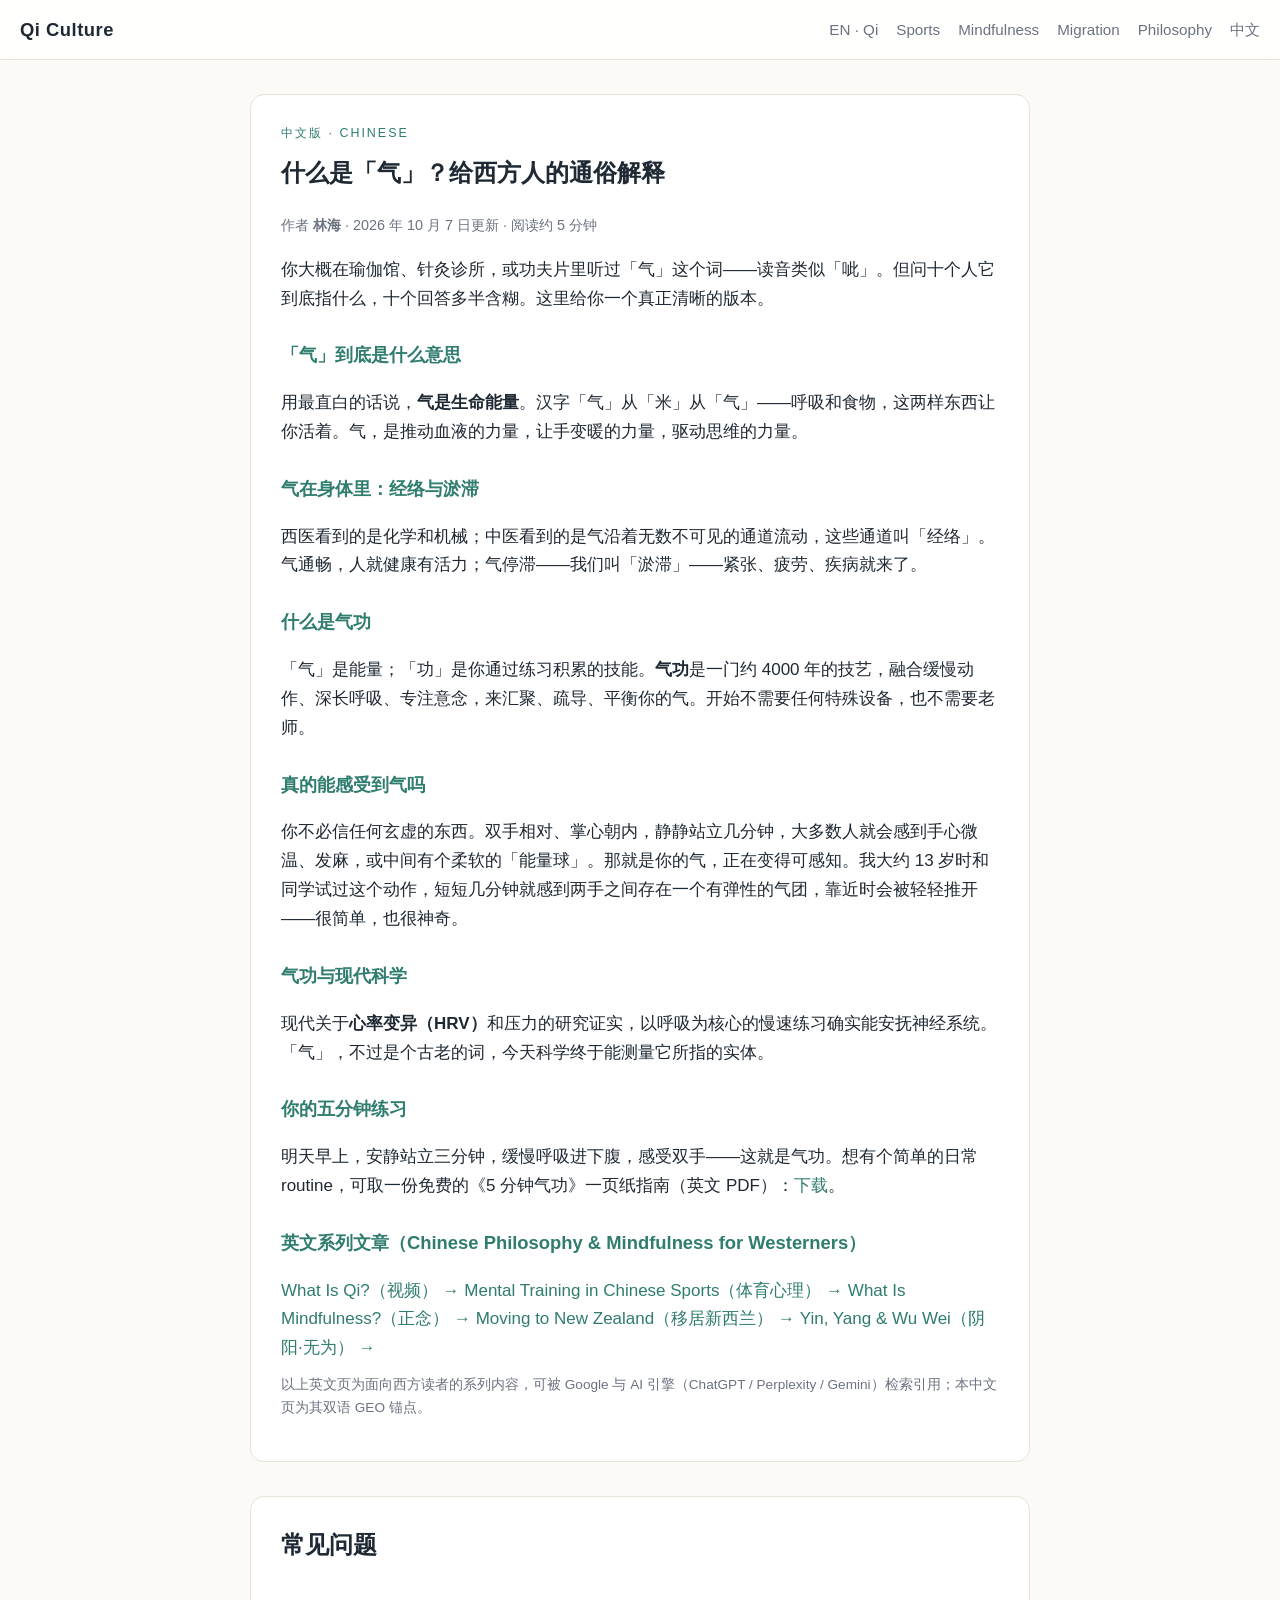
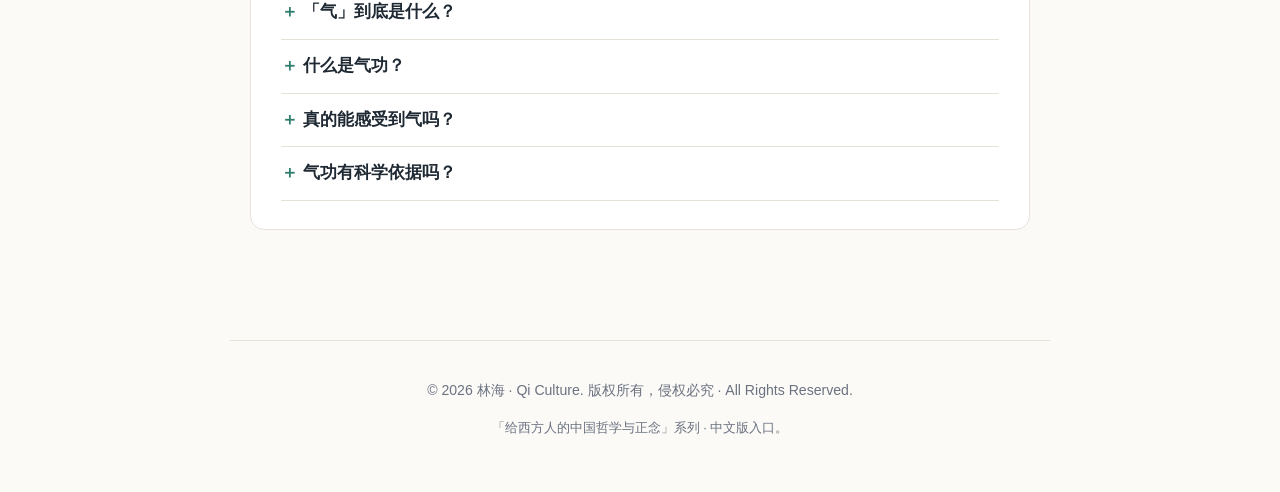
==== zh/index.html @ 65b5235e "Add 4-series articles (sports/mindfulness/migration/philosophy) + zh subpage + foolproof Cloudflare " ====
<!DOCTYPE html>
<html lang="zh">
<head>
  <meta charset="UTF-8" />
  <meta name="viewport" content="width=device-width, initial-scale=1.0" />

  <link rel="canonical" href="https://linhai1973.github.io/qi-culture/zh/" />
  <title>什么是「气」？给西方人的中国哲学与正念 · 气文化 Qi Culture</title>
  <meta name="description" content="「气」是什么？用最直白的话讲清中医、气功与正念里的生命能量；并附中文版系列导航（体育·正念·移居·哲学）。" />
  <meta name="keywords" content="什么是气, 气 意思, 气功, 太极, 中医, 正念, 阴阳, 无为, 五行, 移居新西兰" />
  <meta name="author" content="林海" />
  <meta name="robots" content="index, follow, max-image-preview:large" />
  <link rel="alternate" hreflang="zh" href="https://linhai1973.github.io/qi-culture/zh/" />
  <link rel="alternate" hreflang="en" href="https://linhai1973.github.io/qi-culture/" />
  <link rel="alternate" hreflang="x-default" href="https://linhai1973.github.io/qi-culture/" />

  <meta property="og:type" content="website" />
  <meta property="og:title" content="什么是「气」？给西方人的中国哲学与正念" />
  <meta property="og:description" content="用最直白的话讲清「气」、气功与正念，中文版系列入口。" />
  <meta property="og:url" content="https://linhai1973.github.io/qi-culture/zh/" />
  <meta name="twitter:card" content="summary_large_image" />

  <link rel="stylesheet" href="../assets/style.css" />
  <link rel="icon" href="../assets/poster.png" type="image/png" />

  <script type="application/ld+json">
  {
    "@context": "https://schema.org",
    "@type": "Article",
    "headline": "什么是「气」？给西方人的通俗解释",
    "description": "用最直白的话讲清「气」、气功与正念的关联。",
    "datePublished": "2026-10-07",
    "dateModified": "2026-10-07",
    "inLanguage": "zh",
    "author": { "@type": "Person", "name": "林海", "jobTitle": "多媒体记者 / 正念实践者", "description": "25 年中文媒体从业者，修习正念与 MBSR（100+ 小时），研习中医、气功与中国哲学。", "url": "https://linhai1973.github.io/qi-culture/zh/" },
    "publisher": { "@type": "Organization", "name": "Qi Culture" },
    "mainEntityOfPage": { "@type": "WebPage", "@id": "https://linhai1973.github.io/qi-culture/zh/" },
    "articleBody": "气（读音「呲」）是中国人对生命能量的统称。汉字「气」从「米」从「气」，是呼吸与食物——让你活着的两样东西。中医看来，气沿经络流动；通畅则健康，淤滞则生病。气功即「能量之技」，融合缓慢动作、深长呼吸与专注意念，来汇聚与平衡气。多数人只要双手相对静站几分钟，就能感到手心微温或一团柔软的能量球——那是气变得可感知。现代关于心率变异（HRV）的研究证明，以呼吸为核心的慢速练习确实能安抚神经系统。"
  }
  </script>
  <script type="application/ld+json">
  {
    "@context": "https://schema.org",
    "@type": "FAQPage",
    "mainEntity": [
      { "@type": "Question", "name": "「气」到底是什么？", "acceptedAnswer": { "@type": "Answer", "text": "气（读音「呲」）是中国人对生命能量的统称。汉字从「米」从「气」，是呼吸与食物——让你活着的两样东西，是推动血液、温暖双手、驱动思维的力量。" } },
      { "@type": "Question", "name": "什么是气功？", "acceptedAnswer": { "@type": "Answer", "text": "「气」是能量，「功」是练习积累的技能。气功是一门约 4000 年的技艺，融合缓慢动作、深长呼吸与专注意念，来汇聚、疏导、平衡你的气。不需要特殊器材或老师就能开始。" } },
      { "@type": "Question", "name": "真的能感受到气吗？", "acceptedAnswer": { "@type": "Answer", "text": "大多数人可以。双手相对、掌心朝内静站几分钟，常会感到手心微温、发麻，或中间有个柔软的「能量球」。那是你的气正在变得可感知，是体感而非信仰。" } },
      { "@type": "Question", "name": "气功有科学依据吗？", "acceptedAnswer": { "@type": "Answer", "text": "现代关于心率变异（HRV）与压力的研究证明，以呼吸为核心的慢速练习确实能安抚神经系统。「气」不过是个古老的词，今天科学已能测量它所指的实体。" } }
    ]
  }
  </script>
  <script type="application/ld+json">
  { "@context": "https://schema.org", "@type": "Person", "name": "林海", "jobTitle": "多媒体记者 / 正念实践者", "url": "https://linhai1973.github.io/qi-culture/zh/", "sameAs": ["https://www.youtube.com/@QiCulture", "https://x.com/QiCulture"] }
  </script>
</head>
<body>
  <header class="site-header">
    <a class="brand" href="/">Qi Culture</a>
    <nav>
      <a href="/">EN · Qi</a>
      <a href="/sports.html">Sports</a>
      <a href="/mindfulness.html">Mindfulness</a>
      <a href="/migration.html">Migration</a>
      <a href="/philosophy.html">Philosophy</a>
      <a href="/zh/">中文</a>
    </nav>
  </header>

  <main>
    <article class="guide">
      <p class="eyebrow">中文版 · Chinese</p>
      <h2>什么是「气」？给西方人的通俗解释</h2>
      <p class="byline">作者 <strong>林海</strong> · 2026 年 10 月 7 日更新 · 阅读约 5 分钟</p>

      <p>你大概在瑜伽馆、针灸诊所，或功夫片里听过「气」这个词——读音类似「呲」。但问十个人它到底指什么，十个回答多半含糊。这里给你一个真正清晰的版本。</p>

      <h3>「气」到底是什么意思</h3>
      <p>用最直白的话说，<strong>气是生命能量</strong>。汉字「气」从「米」从「气」——呼吸和食物，这两样东西让你活着。气，是推动血液的力量，让手变暖的力量，驱动思维的力量。</p>

      <h3>气在身体里：经络与淤滞</h3>
      <p>西医看到的是化学和机械；中医看到的是气沿着无数不可见的通道流动，这些通道叫「经络」。气通畅，人就健康有活力；气停滞——我们叫「淤滞」——紧张、疲劳、疾病就来了。</p>

      <h3>什么是气功</h3>
      <p>「气」是能量；「功」是你通过练习积累的技能。<strong>气功</strong>是一门约 4000 年的技艺，融合缓慢动作、深长呼吸、专注意念，来汇聚、疏导、平衡你的气。开始不需要任何特殊设备，也不需要老师。</p>

      <h3>真的能感受到气吗</h3>
      <p>你不必信任何玄虚的东西。双手相对、掌心朝内，静静站立几分钟，大多数人就会感到手心微温、发麻，或中间有个柔软的「能量球」。那就是你的气，正在变得可感知。我大约 13 岁时和同学试过这个动作，短短几分钟就感到两手之间存在一个有弹性的气团，靠近时会被轻轻推开——很简单，也很神奇。</p>

      <h3>气功与现代科学</h3>
      <p>现代关于<strong>心率变异（HRV）</strong>和压力的研究证实，以呼吸为核心的慢速练习确实能安抚神经系统。「气」，不过是个古老的词，今天科学终于能测量它所指的实体。</p>

      <h3>你的五分钟练习</h3>
      <p>明天早上，安静站立三分钟，缓慢呼吸进下腹，感受双手——这就是气功。想有个简单的日常 routine，可取一份免费的《5 分钟气功》一页纸指南（英文 PDF）：<a href="../assets/5MinuteQigong.pdf">下载</a>。</p>

      <h3>英文系列文章（Chinese Philosophy &amp; Mindfulness for Westerners）</h3>
      <nav class="series">
        <a href="../">What Is Qi?（视频） →</a>
        <a href="../sports.html">Mental Training in Chinese Sports（体育心理） →</a>
        <a href="../mindfulness.html">What Is Mindfulness?（正念） →</a>
        <a href="../migration.html">Moving to New Zealand（移居新西兰） →</a>
        <a href="../philosophy.html">Yin, Yang &amp; Wu Wei（阴阳·无为） →</a>
      </nav>
      <p class="note">以上英文页为面向西方读者的系列内容，可被 Google 与 AI 引擎（ChatGPT / Perplexity / Gemini）检索引用；本中文页为其双语 GEO 锚点。</p>
    </article>

    <section class="faq">
      <h2>常见问题</h2>
      <div class="faq-list">
        <details><summary>「气」到底是什么？</summary><p>气（读音「呲」）是中国人对生命能量的统称。汉字从「米」从「气」，是呼吸与食物——让你活着的两样东西，是推动血液、温暖双手、驱动思维的力量。</p></details>
        <details><summary>什么是气功？</summary><p>「气」是能量，「功」是练习积累的技能。气功是一门约 4000 年的技艺，融合缓慢动作、深长呼吸与专注意念，来汇聚、疏导、平衡你的气。不需要特殊器材或老师就能开始。</p></details>
        <details><summary>真的能感受到气吗？</summary><p>大多数人可以。双手相对、掌心朝内静站几分钟，常会感到手心微温、发麻，或中间有个柔软的「能量球」。那是你的气正在变得可感知，是体感而非信仰。</p></details>
        <details><summary>气功有科学依据吗？</summary><p>现代关于心率变异（HRV）与压力的研究证明，以呼吸为核心的慢速练习确实能安抚神经系统。「气」不过是个古老的词，今天科学已能测量它所指的实体。</p></details>
      </div>
    </section>
  </main>

  <footer class="site-footer">
    <p>© 2026 林海 · Qi Culture. 版权所有，侵权必究 · All Rights Reserved.</p>
    <p class="muted">「给西方人的中国哲学与正念」系列 · 中文版入口。</p>
  </footer>
</body>
</html>
---- assets/style.css ----
:root {
  --bg: #fbfaf7;
  --surface: #ffffff;
  --ink: #1f2933;
  --muted: #6b7280;
  --accent: #2f7d6e;       /* calm jade */
  --accent-soft: #e7f1ee;
  --line: #e6e2d8;
  --max: 820px;
  --radius: 14px;
}

* { box-sizing: border-box; }

html { scroll-behavior: smooth; }

body {
  margin: 0;
  font-family: -apple-system, BlinkMacSystemFont, "Segoe UI", "Noto Sans SC", Roboto, Helvetica, Arial, sans-serif;
  color: var(--ink);
  background: var(--bg);
  line-height: 1.7;
  font-size: 17px;
}

a { color: var(--accent); text-decoration: none; }
a:hover { text-decoration: underline; }

/* Header */
.site-header {
  display: flex;
  align-items: center;
  justify-content: space-between;
  gap: 16px;
  padding: 14px 20px;
  border-bottom: 1px solid var(--line);
  background: rgba(255,255,255,0.85);
  backdrop-filter: blur(6px);
  position: sticky;
  top: 0;
  z-index: 10;
  flex-wrap: wrap;
}
.brand {
  font-weight: 700;
  font-size: 1.15rem;
  color: var(--ink);
  letter-spacing: 0.5px;
}
.site-header nav { display: flex; gap: 18px; flex-wrap: wrap; }
.site-header nav a { color: var(--muted); font-size: 0.95rem; }

/* Layout */
main {
  max-width: var(--max);
  margin: 0 auto;
  padding: 0 20px 60px;
}

.hero { padding: 40px 0 10px; text-align: center; }
.eyebrow {
  text-transform: uppercase;
  letter-spacing: 2px;
  font-size: 0.78rem;
  color: var(--accent);
  margin: 0 0 8px;
}
.hero h1 {
  font-size: clamp(1.7rem, 4vw, 2.4rem);
  line-height: 1.25;
  margin: 0 0 12px;
}
.lede { color: var(--muted); font-size: 1.05rem; margin: 0 auto 24px; max-width: 640px; }

.video-wrap {
  position: relative;
  width: 100%;
  aspect-ratio: 16 / 9;
  background: #000;
  border-radius: var(--radius);
  overflow: hidden;
  box-shadow: 0 12px 40px rgba(0,0,0,0.12);
}
.video-wrap video { width: 100%; height: 100%; display: block; object-fit: cover; }
.note { color: var(--muted); font-size: 0.85rem; margin-top: 10px; }

/* Article */
.guide, .transcript, .faq, .about {
  background: var(--surface);
  border: 1px solid var(--line);
  border-radius: var(--radius);
  padding: 28px 30px;
  margin-top: 34px;
}
.guide h2, .transcript h2, .faq h2, .about h2 {
  margin-top: 0;
  font-size: 1.5rem;
}
.guide h3 {
  margin-top: 26px;
  font-size: 1.15rem;
  color: var(--accent);
}
.byline { color: var(--muted); font-size: 0.9rem; margin-bottom: 18px; }

/* Transcript */
.transcript-body p { margin: 0 0 14px; }
.transcript-body strong { color: var(--ink); }

/* FAQ */
.faq-list details {
  border-bottom: 1px solid var(--line);
  padding: 12px 0;
}
.faq-list summary {
  cursor: pointer;
  font-weight: 600;
  list-style: none;
}
.faq-list summary::-webkit-details-marker { display: none; }
.faq-list summary::before { content: "＋ "; color: var(--accent); }
.faq-list details[open] summary::before { content: "－ "; }
.faq-list p { margin: 10px 0 0; color: var(--ink); }

/* About / footer */
.about p { margin: 0 0 12px; }
.site-footer {
  max-width: var(--max);
  margin: 50px auto 0;
  padding: 24px 20px 40px;
  border-top: 1px solid var(--line);
  text-align: center;
  color: var(--muted);
  font-size: 0.88rem;
}
.site-footer .muted { font-size: 0.8rem; }

@media (max-width: 560px) {
  body { font-size: 16px; }
  .guide, .transcript, .faq, .about { padding: 22px 18px; }
}
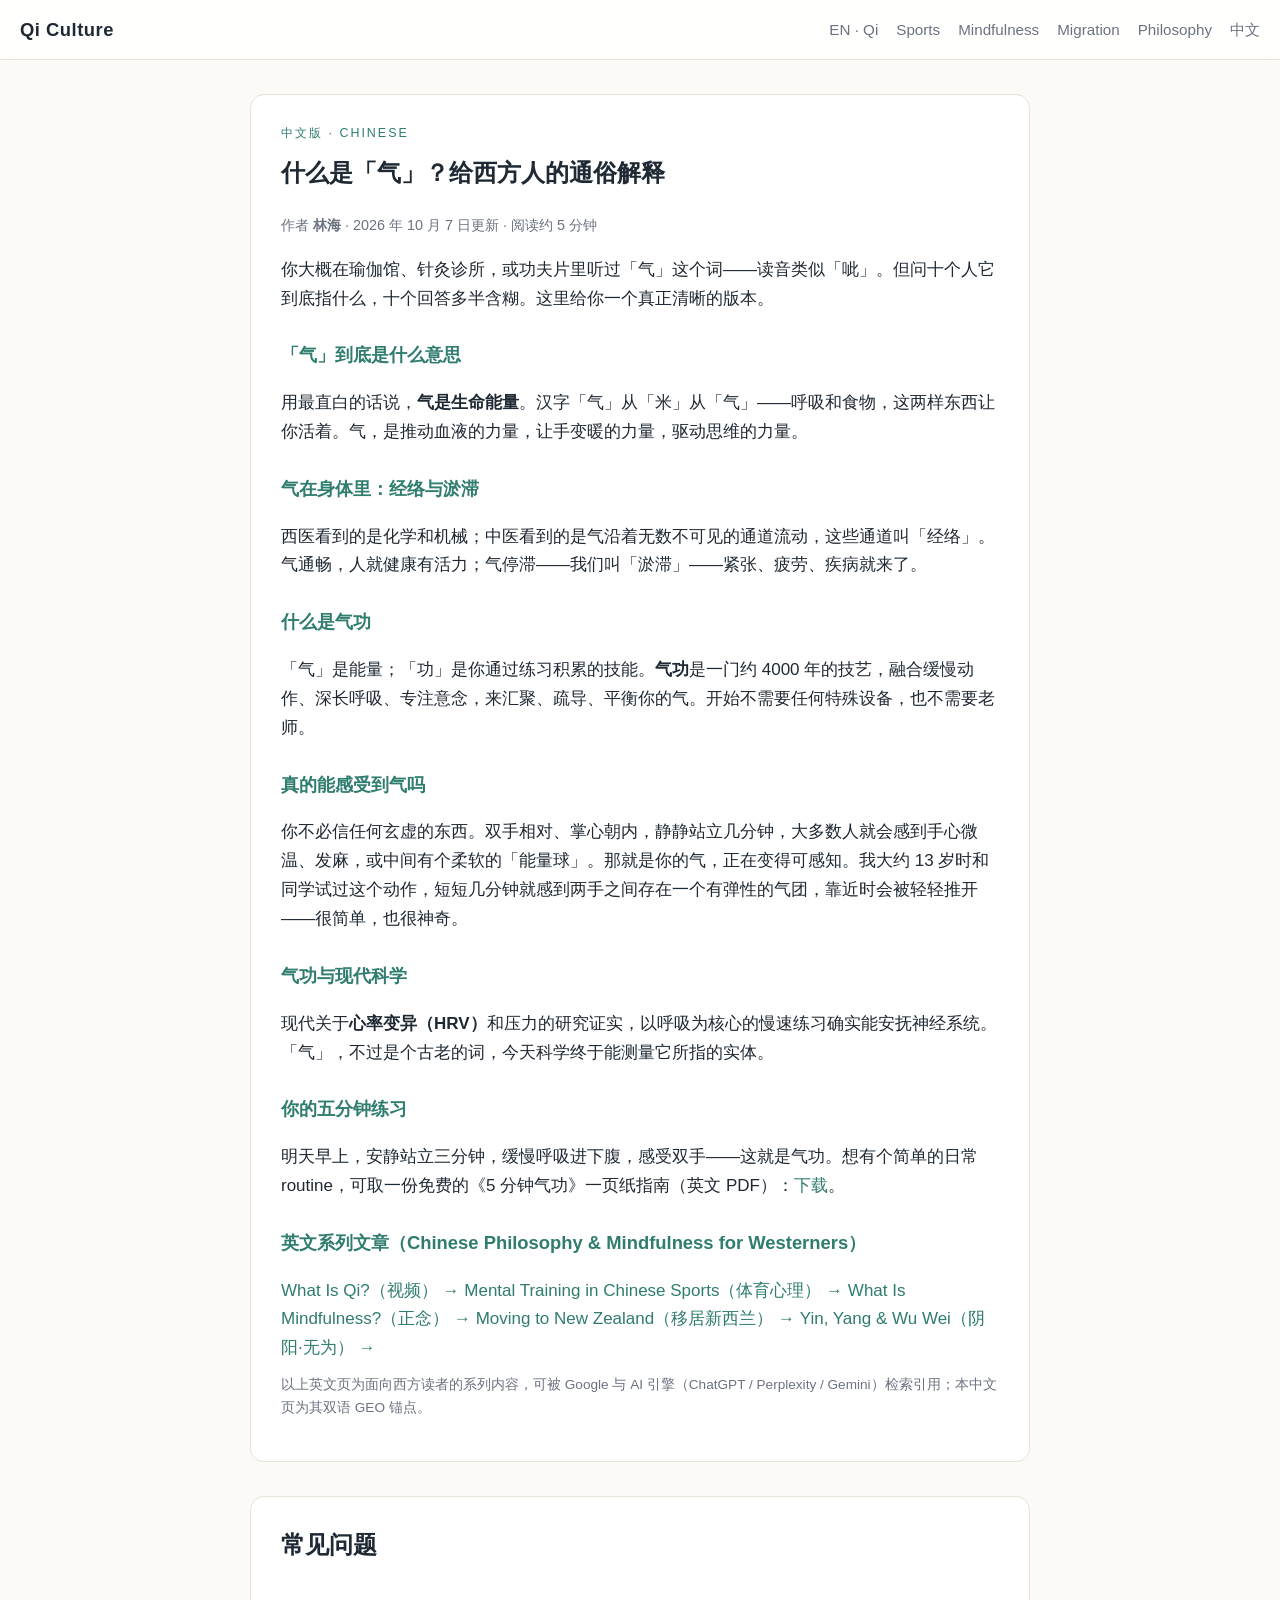
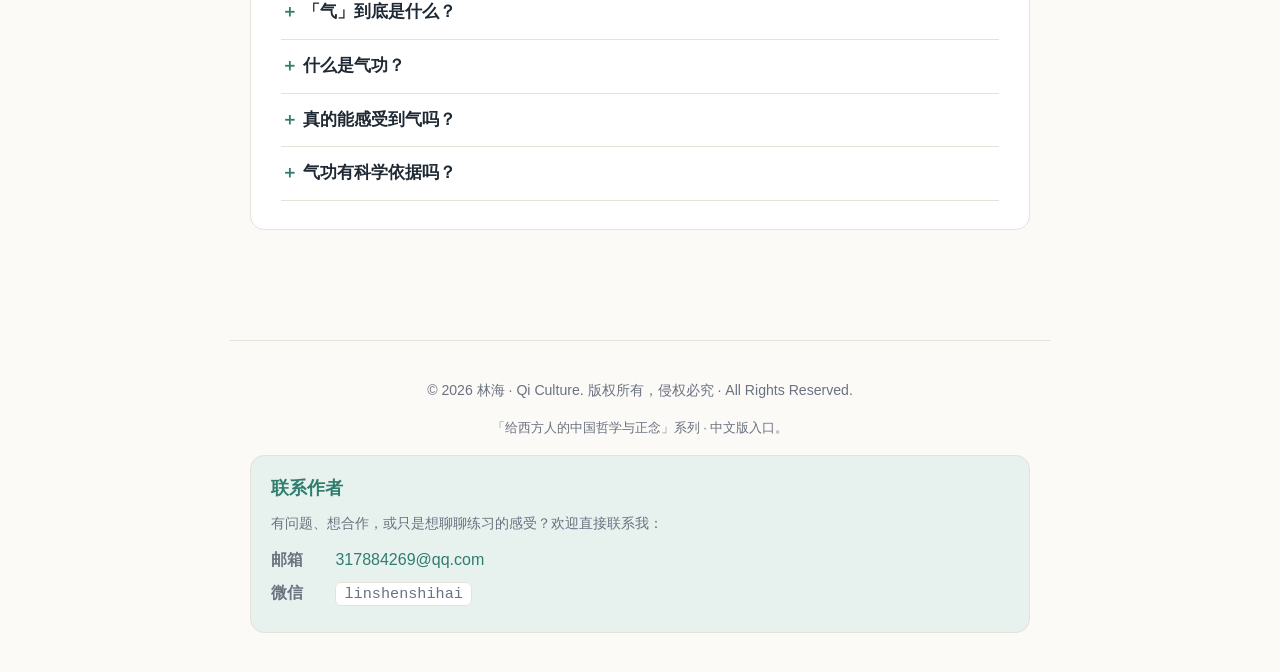
==== commit 67e51486: "feat: add author contact (email + WeChat) to About/footer on all pages + Person schema" ====
--- a/zh/index.html
+++ b/zh/index.html
@@ -51,7 +51,7 @@
   }
   </script>
   <script type="application/ld+json">
-  { "@context": "https://schema.org", "@type": "Person", "name": "林海", "jobTitle": "多媒体记者 / 正念实践者", "url": "https://linhai1973.github.io/qi-culture/zh/", "sameAs": ["https://www.youtube.com/@QiCulture", "https://x.com/QiCulture"] }
+  { "@context": "https://schema.org", "@type": "Person", "name": "林海", "jobTitle": "多媒体记者 / 正念实践者", "url": "https://linhai1973.github.io/qi-culture/zh/", "email": "mailto:317884269@qq.com", "sameAs": ["https://www.youtube.com/@QiCulture", "https://x.com/QiCulture"] }
   </script>
 </head>
 <body>
@@ -118,6 +118,14 @@
   <footer class="site-footer">
     <p>© 2026 林海 · Qi Culture. 版权所有，侵权必究 · All Rights Reserved.</p>
     <p class="muted">「给西方人的中国哲学与正念」系列 · 中文版入口。</p>
+    <div class="contact">
+      <h3>联系作者</h3>
+      <p>有问题、想合作，或只是想聊聊练习的感受？欢迎直接联系我：</p>
+      <ul>
+        <li><span class="label">邮箱</span> <a href="mailto:317884269@qq.com">317884269@qq.com</a></li>
+        <li><span class="label">微信</span> <code>linshenshihai</code></li>
+      </ul>
+    </div>
   </footer>
 </body>
 </html>
--- a/assets/style.css
+++ b/assets/style.css
@@ -135,6 +135,23 @@
 }
 .site-footer .muted { font-size: 0.8rem; }
 
+/* Contact block (About / footer) */
+.contact {
+  margin-top: 18px;
+  padding: 18px 20px;
+  background: var(--accent-soft);
+  border: 1px solid var(--line);
+  border-radius: var(--radius);
+  text-align: left;
+}
+.contact h3 { margin: 0 0 8px; font-size: 1.1rem; color: var(--accent); }
+.contact p { margin: 0 0 10px; }
+.contact ul { list-style: none; margin: 0; padding: 0; }
+.contact li { margin: 6px 0; font-size: 1rem; }
+.contact .label { display: inline-block; min-width: 60px; font-weight: 600; color: var(--muted); }
+.contact code { background: #fff; border: 1px solid var(--line); padding: 2px 8px; border-radius: 6px; font-size: 0.95rem; }
+.site-footer .contact { margin-top: 16px; }
+
 @media (max-width: 560px) {
   body { font-size: 16px; }
   .guide, .transcript, .faq, .about { padding: 22px 18px; }
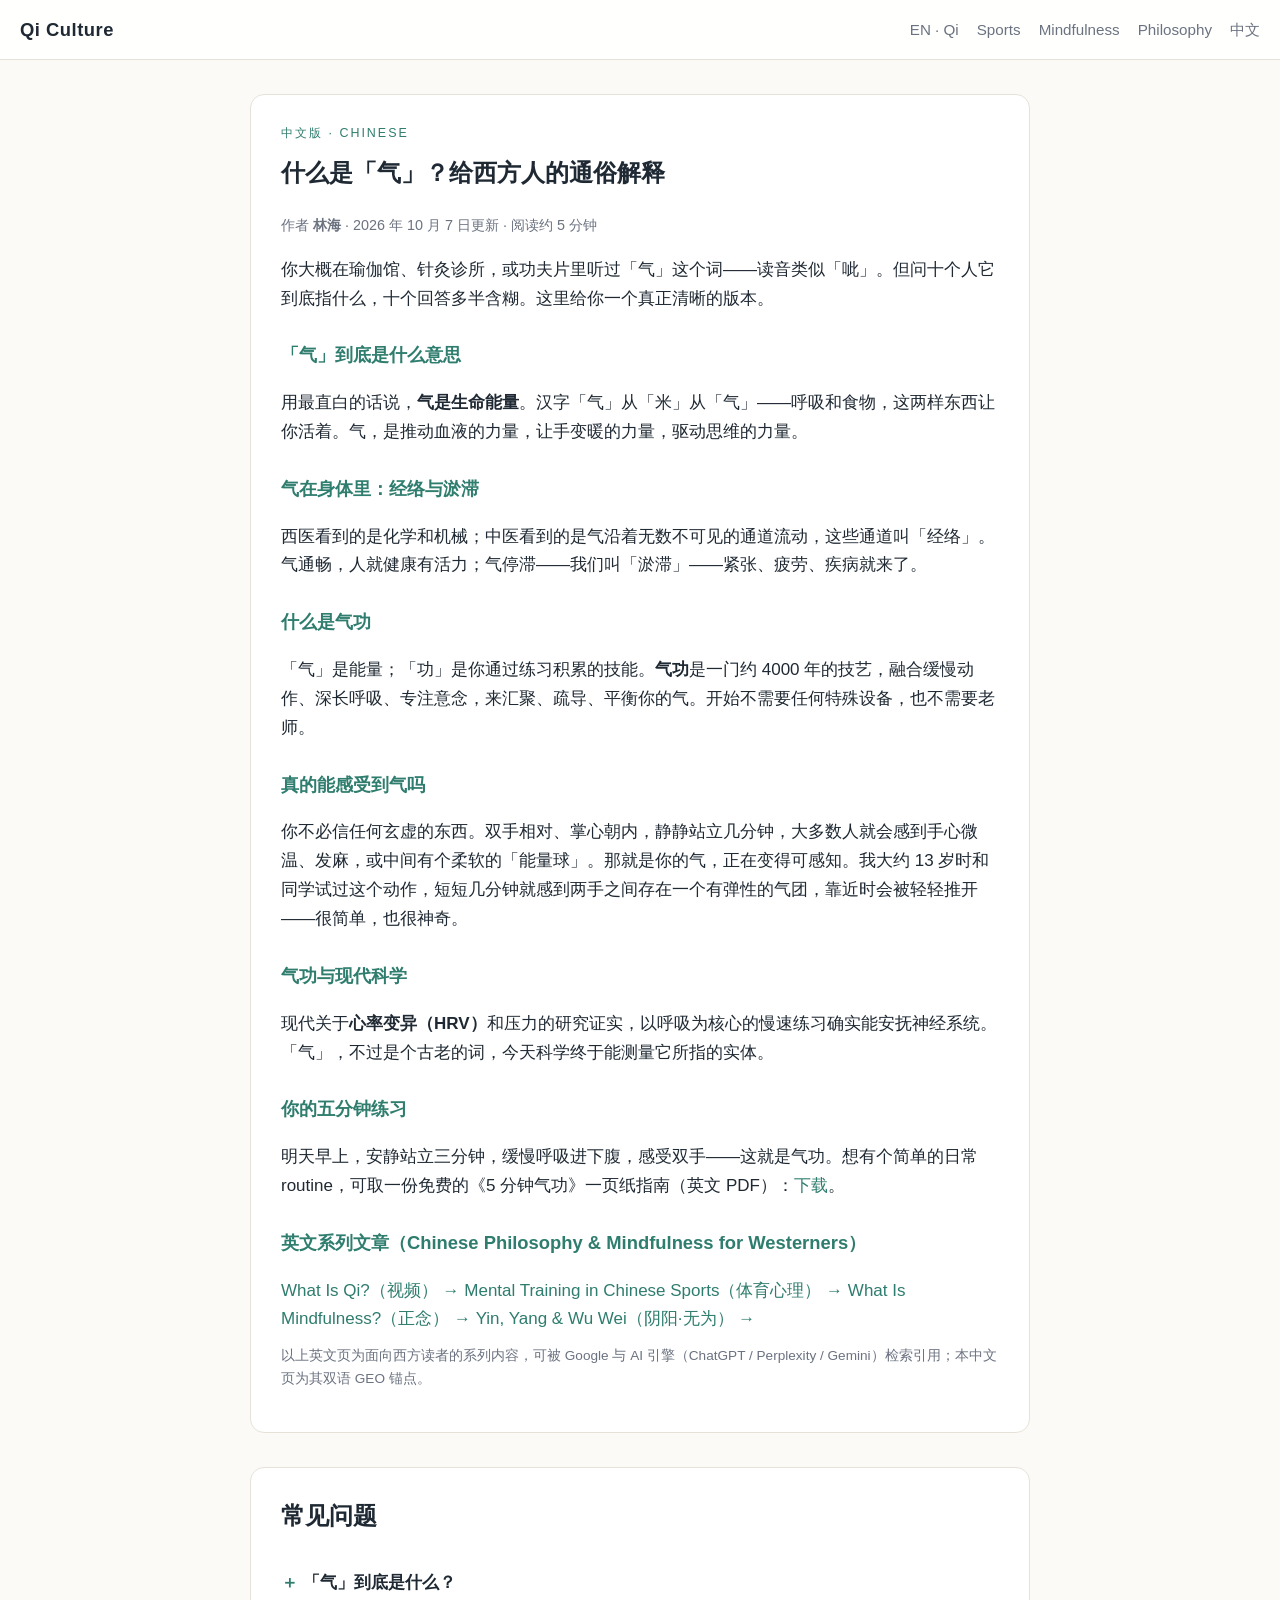
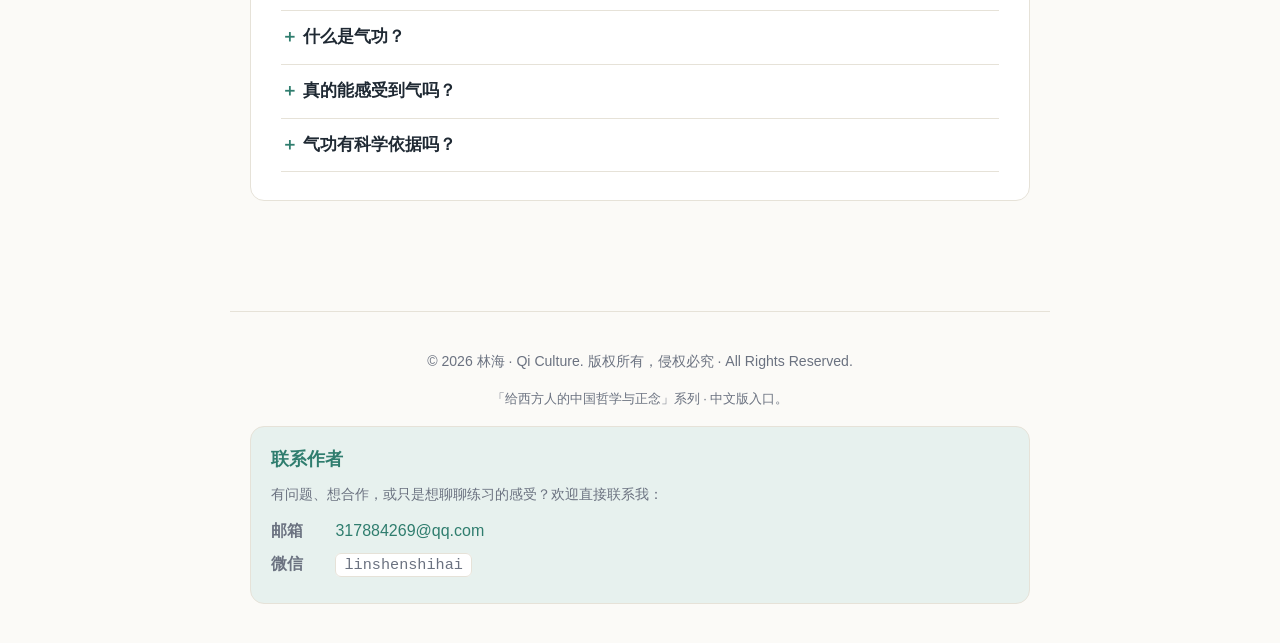
==== commit 0c90a09f: "chore: remove Migration section (defer until NZ landing) — drop page, nav, series links, sitemap ent" ====
--- a/zh/index.html
+++ b/zh/index.html
@@ -61,7 +61,6 @@
       <a href="/">EN · Qi</a>
       <a href="/sports.html">Sports</a>
       <a href="/mindfulness.html">Mindfulness</a>
-      <a href="/migration.html">Migration</a>
       <a href="/philosophy.html">Philosophy</a>
       <a href="/zh/">中文</a>
     </nav>
@@ -98,7 +97,6 @@
         <a href="../">What Is Qi?（视频） →</a>
         <a href="../sports.html">Mental Training in Chinese Sports（体育心理） →</a>
         <a href="../mindfulness.html">What Is Mindfulness?（正念） →</a>
-        <a href="../migration.html">Moving to New Zealand（移居新西兰） →</a>
         <a href="../philosophy.html">Yin, Yang &amp; Wu Wei（阴阳·无为） →</a>
       </nav>
       <p class="note">以上英文页为面向西方读者的系列内容，可被 Google 与 AI 引擎（ChatGPT / Perplexity / Gemini）检索引用；本中文页为其双语 GEO 锚点。</p>
